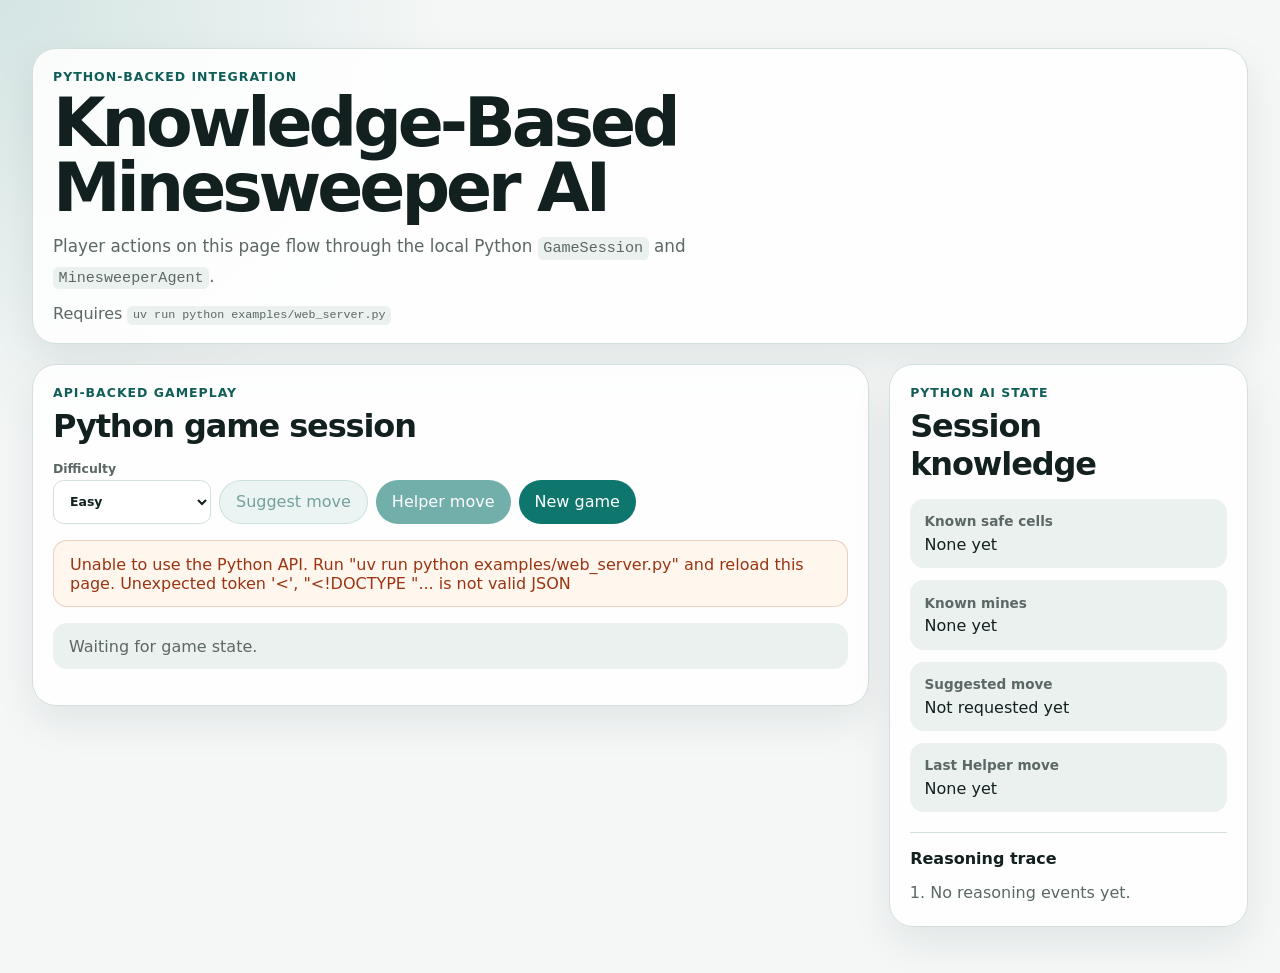
==== ui/api/index.html @ 3d61596d "Add Python-backed browser client" ====
<!doctype html>
<html lang="en">
  <head>
    <meta charset="utf-8">
    <meta name="viewport" content="width=device-width, initial-scale=1">
    <title>Python-Backed Minesweeper AI</title>
    <link rel="stylesheet" href="./styles.css">
    <script src="./app.js" defer></script>
  </head>
  <body>
    <main class="app">
      <section class="hero" aria-labelledby="page-title">
        <p class="eyebrow">Python-backed integration</p>
        <h1 id="page-title">Knowledge-Based Minesweeper AI</h1>
        <p class="hero__lead">
          Player actions on this page flow through the local Python
          <code>GameSession</code> and <code>MinesweeperAgent</code>.
        </p>
        <p class="server-note">
          Requires
          <code>uv run python examples/web_server.py</code>
        </p>
      </section>

      <section class="game" aria-labelledby="game-title">
        <div class="game__header">
          <div>
            <p class="eyebrow">API-backed gameplay</p>
            <h2 id="game-title">Python game session</h2>
          </div>

          <div class="game__actions">
            <label class="game-setting" for="difficulty">
              <span>Difficulty</span>
              <select id="difficulty">
                <option value="easy">Easy</option>
                <option value="intermediate">Intermediate</option>
                <option value="hard">Hard</option>
              </select>
            </label>

            <button class="button button--secondary" type="button" id="suggest-button">
              Suggest move
            </button>

            <button class="button" type="button" id="helper-button">
              Helper move
            </button>

            <button class="button" type="button" id="new-game-button">
              New game
            </button>
          </div>
        </div>

        <p
          class="connection"
          id="connection-message"
          role="status"
          aria-live="polite"
        >
          Connecting to the Python API…
        </p>

        <p class="status" id="status">Waiting for game state.</p>

        <div class="board" id="board" aria-label="Minesweeper board"></div>
      </section>

      <aside class="panel" aria-labelledby="state-title">
        <p class="eyebrow">Python AI state</p>
        <h2 id="state-title">Session knowledge</h2>

        <dl class="facts">
          <div class="fact">
            <dt>Known safe cells</dt>
            <dd id="known-safes">None yet</dd>
          </div>

          <div class="fact">
            <dt>Known mines</dt>
            <dd id="known-mines">None yet</dd>
          </div>

          <div class="fact">
            <dt>Suggested move</dt>
            <dd id="suggested-move">Not requested yet</dd>
          </div>

          <div class="fact">
            <dt>Last Helper move</dt>
            <dd id="helper-move">None yet</dd>
          </div>
        </dl>

        <div class="trace">
          <h3>Reasoning trace</h3>
          <ol id="trace-list">
            <li>No reasoning events yet.</li>
          </ol>
        </div>
      </aside>
    </main>
  </body>
</html>
---- ui/api/styles.css ----
:root {
  color-scheme: light;
  --color-bg: #f4f7f6;
  --color-surface: #ffffff;
  --color-surface-muted: #eaf1ef;
  --color-text: #12201f;
  --color-muted: #5b6866;
  --color-border: #d3dfdc;
  --color-accent: #0f766e;
  --color-accent-dark: #115e59;
  --color-danger: #b91c1c;
  --color-warning-bg: #fff7ed;
  --color-warning: #9a3412;
  --shadow-soft: 0 1rem 2.5rem rgb(17 24 39 / 0.08);
  --radius-lg: 1.5rem;
  --radius-md: 0.875rem;
}

* {
  box-sizing: border-box;
}

body {
  margin: 0;
  color: var(--color-text);
  font-family:
    Inter, ui-sans-serif, system-ui, -apple-system, BlinkMacSystemFont, "Segoe UI",
    sans-serif;
  background:
    radial-gradient(circle at top left, rgb(15 118 110 / 0.14), transparent 28rem),
    var(--color-bg);
}

button,
select {
  font: inherit;
}

code {
  padding: 0.15rem 0.35rem;
  font-size: 0.9em;
  background: var(--color-surface-muted);
  border-radius: 0.35rem;
}

.app {
  display: grid;
  gap: 1.25rem;
  width: min(76rem, calc(100% - 2rem));
  margin: 0 auto;
  padding: 2rem 0;
}

.hero,
.game,
.panel {
  padding: 1.25rem;
  background: rgb(255 255 255 / 0.88);
  border: 1px solid var(--color-border);
  border-radius: var(--radius-lg);
  box-shadow: var(--shadow-soft);
}

.eyebrow {
  margin: 0 0 0.45rem;
  color: var(--color-accent-dark);
  font-size: 0.78rem;
  font-weight: 700;
  letter-spacing: 0.08em;
  text-transform: uppercase;
}

h1,
h2,
h3,
p {
  margin-top: 0;
}

h1 {
  max-width: 14ch;
  margin-bottom: 0.75rem;
  font-size: clamp(2.25rem, 9vw, 4.25rem);
  line-height: 0.95;
  letter-spacing: -0.06em;
}

h2 {
  margin-bottom: 0;
  font-size: clamp(1.35rem, 4vw, 2rem);
  letter-spacing: -0.035em;
}

h3 {
  margin-bottom: 0.75rem;
  font-size: 1rem;
}

.hero__lead {
  max-width: 46rem;
  margin-bottom: 0.75rem;
  color: var(--color-muted);
  font-size: 1.05rem;
  line-height: 1.7;
}

.server-note {
  margin-bottom: 0;
  color: var(--color-muted);
}

.game__header {
  display: flex;
  flex-wrap: wrap;
  gap: 1rem;
  align-items: start;
  justify-content: space-between;
  margin-bottom: 1rem;
}

.game__actions {
  display: flex;
  flex-wrap: wrap;
  gap: 0.5rem;
  align-items: end;
  justify-content: flex-end;
}

.game-setting {
  display: grid;
  gap: 0.25rem;
  color: var(--color-muted);
  font-size: 0.78rem;
  font-weight: 700;
}

.game-setting select {
  min-height: 2.75rem;
  padding: 0.65rem 2rem 0.65rem 0.75rem;
  color: var(--color-text);
  background: var(--color-surface);
  border: 1px solid var(--color-border);
  border-radius: 0.65rem;
  cursor: pointer;
}

.button {
  min-height: 2.75rem;
  padding: 0.65rem 1rem;
  color: #ffffff;
  background: var(--color-accent);
  border: 0;
  border-radius: 999px;
  cursor: pointer;
}

.button--secondary {
  color: var(--color-accent-dark);
  background: rgb(15 118 110 / 0.12);
  border: 1px solid rgb(15 118 110 / 0.28);
}

.button:hover:not(:disabled) {
  background: var(--color-accent-dark);
}

.button--secondary:hover:not(:disabled) {
  color: #ffffff;
}

.button:disabled,
.cell:disabled,
select:disabled {
  cursor: not-allowed;
  opacity: 0.58;
}

.button:focus-visible,
.game-setting select:focus-visible,
.cell:focus-visible {
  outline: 3px solid rgb(15 118 110 / 0.35);
  outline-offset: 3px;
}

.connection,
.status {
  padding: 0.85rem 1rem;
  margin-bottom: 1rem;
  border-radius: var(--radius-md);
}

.connection {
  color: var(--color-accent-dark);
  background: rgb(15 118 110 / 0.1);
}

.connection[data-state="error"] {
  color: var(--color-warning);
  background: var(--color-warning-bg);
  border: 1px solid rgb(154 52 18 / 0.2);
}

.status {
  color: var(--color-muted);
  background: var(--color-surface-muted);
}

.board {
  display: grid;
  grid-template-columns: repeat(var(--board-width), minmax(2rem, 1fr));
  gap: 0.35rem;
  overflow-x: auto;
}

.cell {
  aspect-ratio: 1;
  min-width: 0;
  color: var(--color-text);
  font-weight: 750;
  background: var(--color-surface-muted);
  border: 1px solid var(--color-border);
  border-radius: 0.55rem;
  cursor: pointer;
}

.cell:hover:not(:disabled) {
  border-color: var(--color-accent);
}

.cell[data-state="revealed"] {
  background: var(--color-surface);
}

.cell[data-state="flagged"] {
  color: var(--color-accent-dark);
  background: rgb(15 118 110 / 0.12);
  border-color: var(--color-accent);
}

.cell[data-state="mine"] {
  color: #ffffff;
  background: var(--color-danger);
}

.facts {
  display: grid;
  gap: 0.75rem;
  margin: 1rem 0 1.25rem;
}

.fact {
  padding: 0.9rem;
  overflow-wrap: anywhere;
  background: var(--color-surface-muted);
  border-radius: var(--radius-md);
}

dt {
  margin-bottom: 0.35rem;
  color: var(--color-muted);
  font-size: 0.85rem;
  font-weight: 700;
}

dd {
  margin: 0;
}

.trace {
  padding-top: 1rem;
  border-top: 1px solid var(--color-border);
}

.trace ol {
  padding-left: 1.25rem;
  margin: 0;
  color: var(--color-muted);
  line-height: 1.6;
}

@media (min-width: 56rem) {
  .app {
    grid-template-columns: minmax(0, 1.4fr) minmax(19rem, 0.6fr);
    align-items: start;
    padding: 3rem 0;
  }

  .hero {
    grid-column: 1 / -1;
  }

  .panel {
    position: sticky;
    top: 1rem;
  }
}
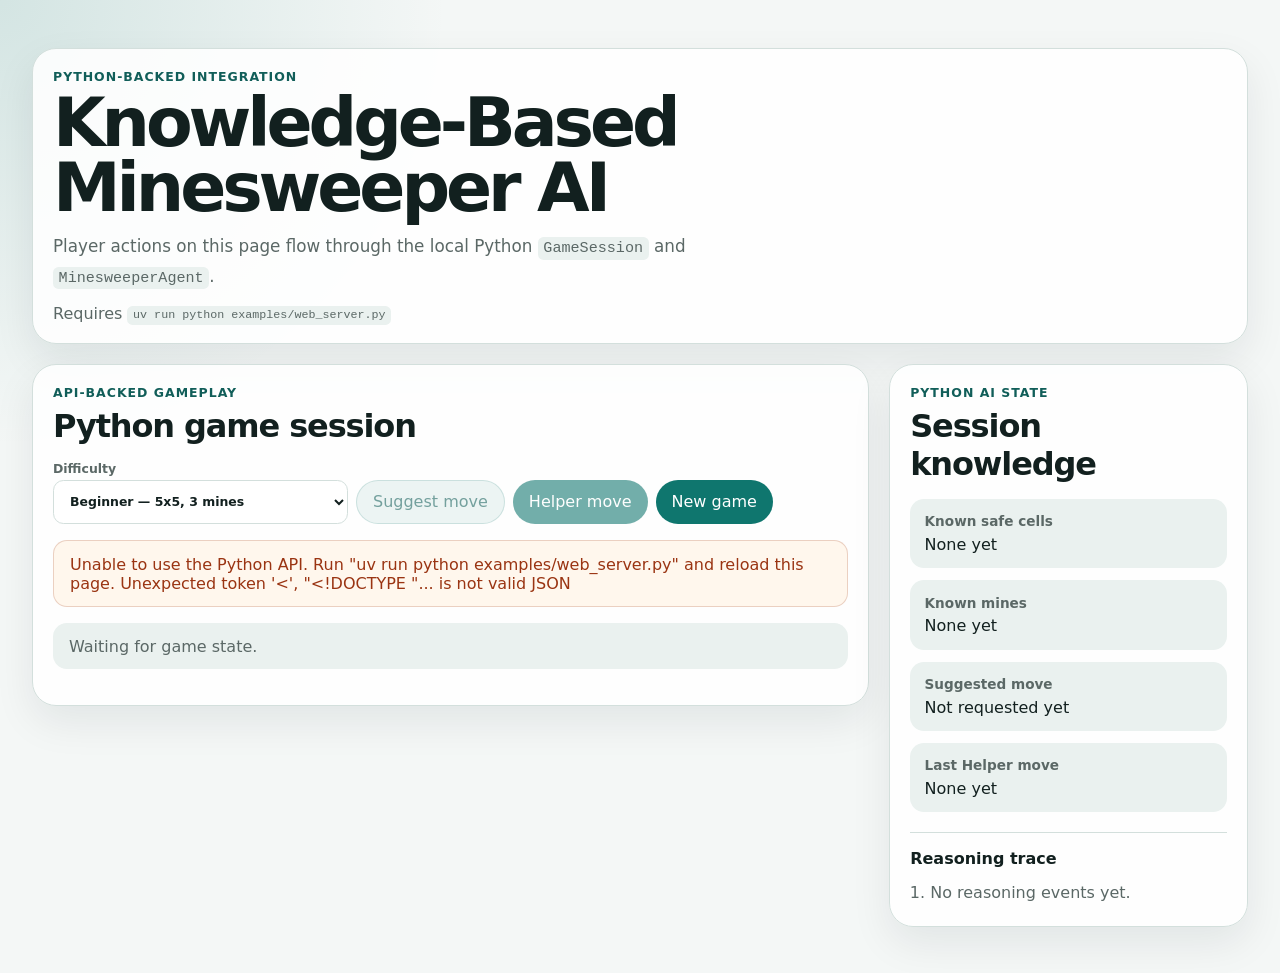
==== commit 2a52ec88: "Add Beginner difficulty" ====
--- a/ui/api/index.html
+++ b/ui/api/index.html
@@ -33,9 +33,10 @@
             <label class="game-setting" for="difficulty">
               <span>Difficulty</span>
               <select id="difficulty">
-                <option value="easy">Easy</option>
-                <option value="intermediate">Intermediate</option>
-                <option value="hard">Hard</option>
+                <option value="beginner" selected>Beginner — 5x5, 3 mines</option>
+                <option value="easy">Easy — 8x8, 8 mines</option>
+                <option value="intermediate">Intermediate — 10x10, 15 mines</option>
+                <option value="hard">Hard — 12x12, 25 mines</option>
               </select>
             </label>
 
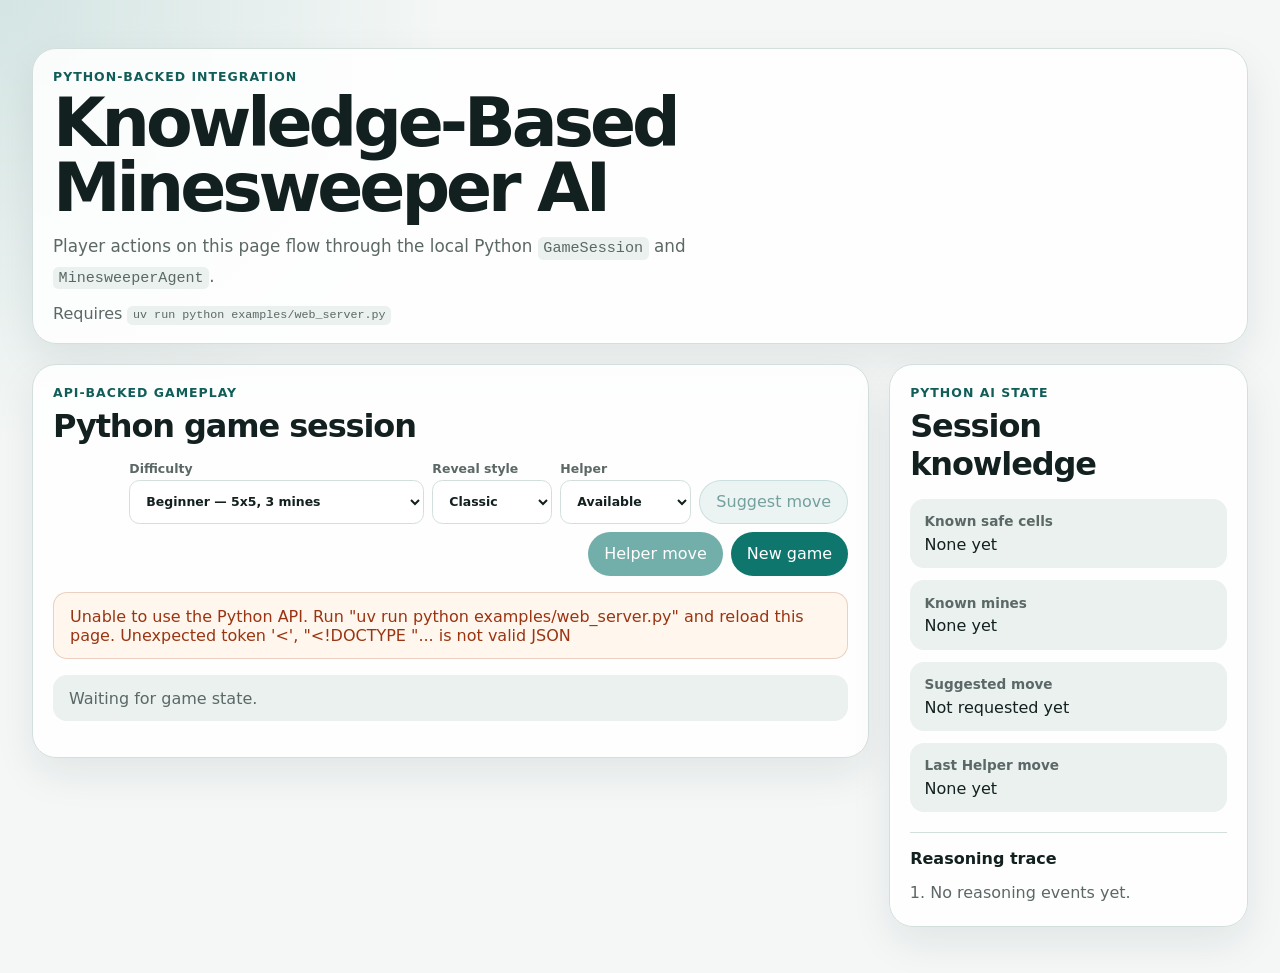
==== commit 8dc9afae: "Add API client gameplay settings" ====
--- a/ui/api/index.html
+++ b/ui/api/index.html
@@ -37,6 +37,22 @@
                 <option value="easy">Easy — 8x8, 8 mines</option>
                 <option value="intermediate">Intermediate — 10x10, 15 mines</option>
                 <option value="hard">Hard — 12x12, 25 mines</option>
+              </select>
+            </label>
+
+            <label class="game-setting" for="reveal-style">
+              <span>Reveal style</span>
+              <select id="reveal-style">
+                <option value="classic" selected>Classic</option>
+                <option value="tactical">Tactical</option>
+              </select>
+            </label>
+
+            <label class="game-setting" for="helper-visibility">
+              <span>Helper</span>
+              <select id="helper-visibility">
+                <option value="available" selected>Available</option>
+                <option value="hidden">Hidden</option>
               </select>
             </label>
 
